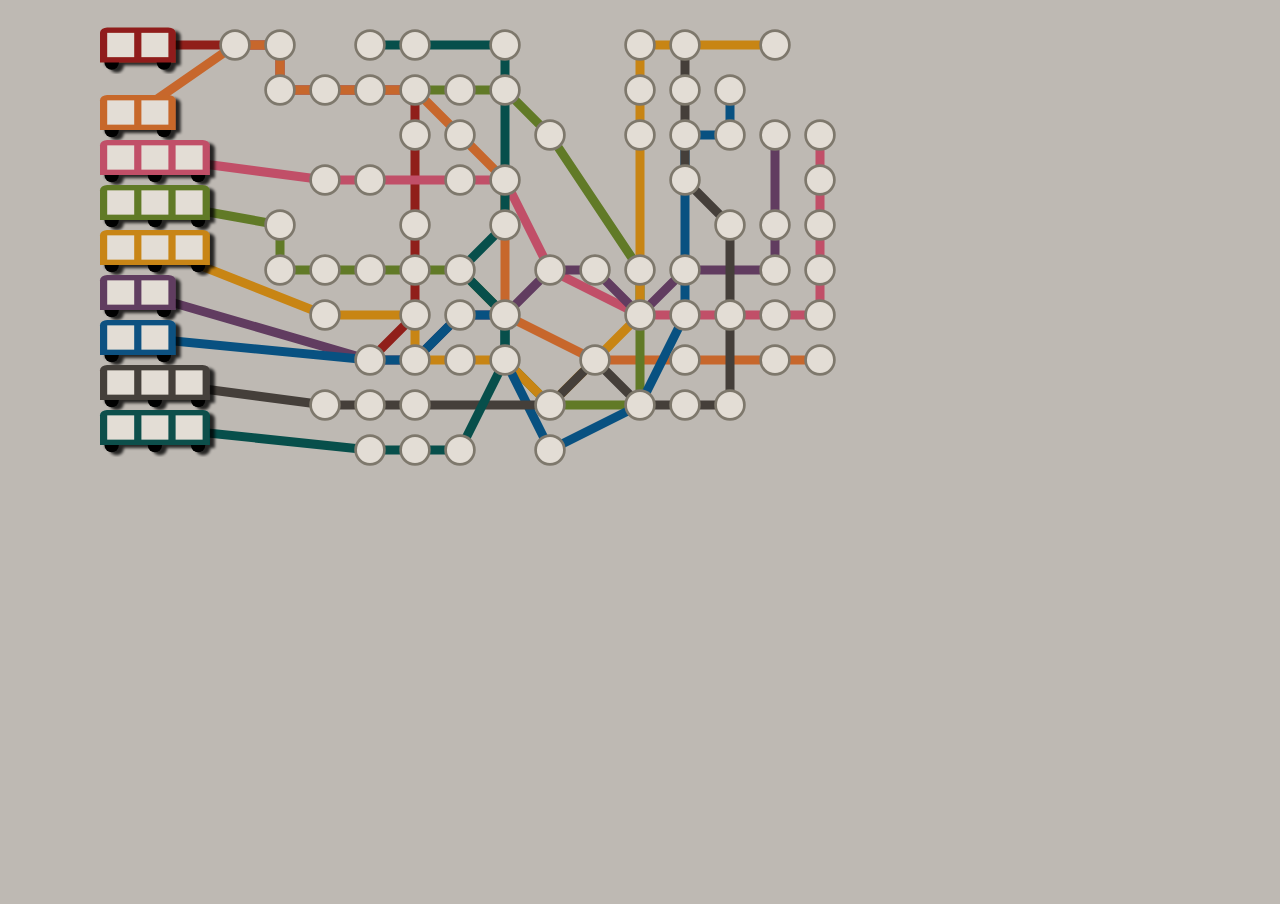
==== index.html @ 5aaa8984 "move to root for gh pages" ====
<!doctype html>
<html lang="en">
<head>
	<meta charset="utf-8">
	<meta name="viewport" content="width=device-width, initial-scale=1.0">
	<title>Subway City</title>
	<link rel="stylesheet" href="index.css">
</head>
<body>
    <svg id="game" version="1.1" baseProfile="full" width="100%" height="100%" viewBox="0 0 1000 1000" xmlns="http://www.w3.org/2000/svg">
		<filter id="dropshadow">
			<feGaussianBlur in="SourceAlpha" stdDeviation="2"/> <!-- stdDeviation is how much to blur -->
			<feOffset dx="5" dy="3" result="offsetblur"/> <!-- how much to offset -->
			<feComponentTransfer>
			    <feFuncA type="linear" slope="0.8"/> <!-- slope is the opacity of the shadow -->
			</feComponentTransfer>
			<feMerge> 
				<feMergeNode/> <!-- this contains the offset blurred image -->
				<feMergeNode in="SourceGraphic"/> <!-- this contains the element that the filter is applied to -->
			</feMerge>
		</filter>
    </svg>	
    <!-- <script src="https://unpkg.com/@reactivex/rxjs@5.0.0-beta.12/dist/global/Rx.js"></script> -->
	<script src="index.js" async></script>
</body>
</html>
---- index.css ----
html, 
body {
	margin: 0;
	padding: 0;
	height: 100%;
	background: #beb9b3;
}

.station {
	stroke: #7e786c;
	stroke-width: 3;
	fill: #e3ddd5;
}

.track {
    fill: none;
    stroke-width: 10;
}

.cars {
	filter: url(#dropshadow);
}

.car {
	fill: #e3ddd5;
	stroke-width: 1;
}
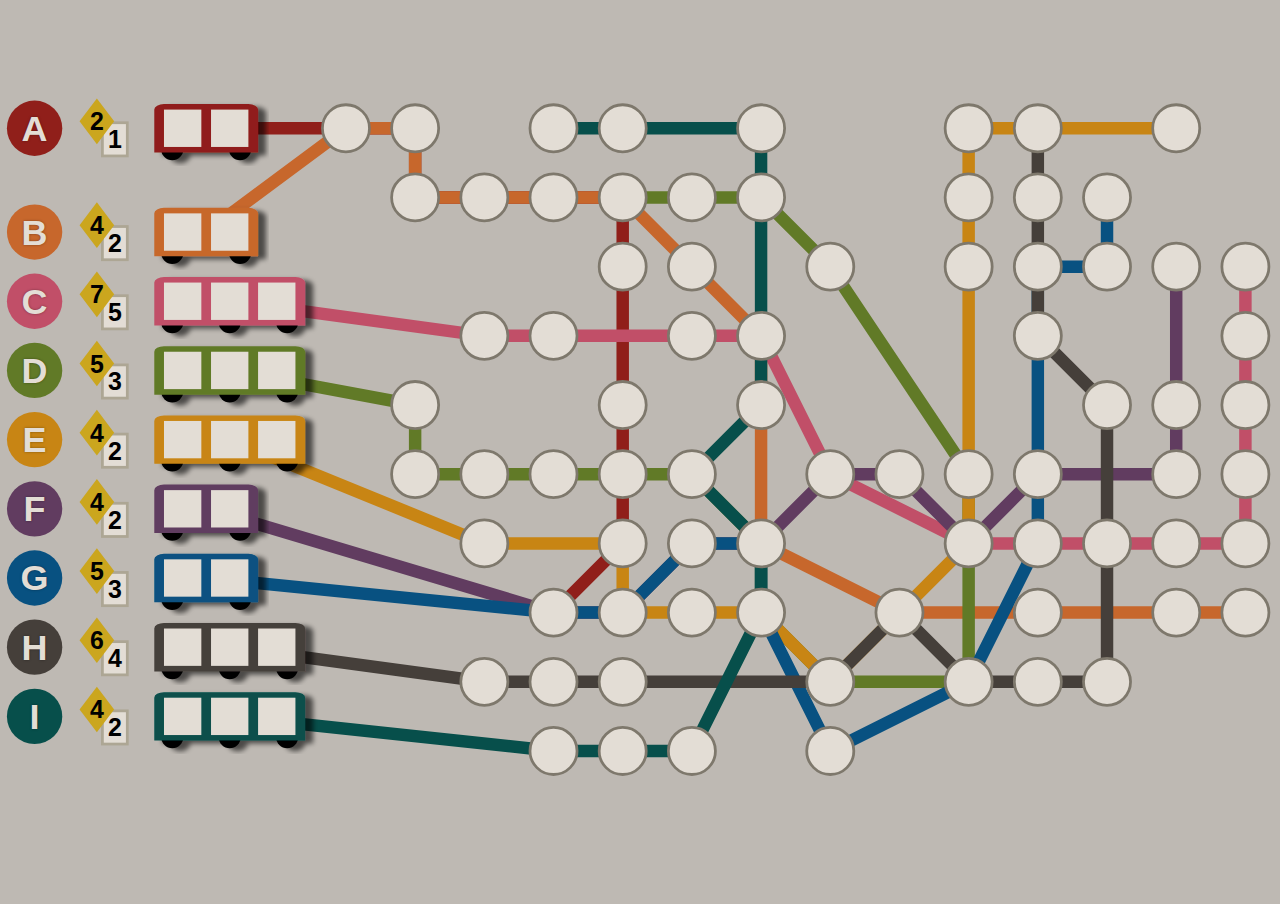
==== commit 70f0e20e: "points" ====
--- a/index.html
+++ b/index.html
@@ -7,12 +7,12 @@
 	<link rel="stylesheet" href="index.css">
 </head>
 <body>
-    <svg id="game" version="1.1" baseProfile="full" width="100%" height="100%" viewBox="0 0 1000 1000" xmlns="http://www.w3.org/2000/svg">
+    <svg id="game" version="1.1" baseProfile="full" width="100%" height="100%" viewBox="0 0 925 525" xmlns="http://www.w3.org/2000/svg">
 		<filter id="dropshadow">
 			<feGaussianBlur in="SourceAlpha" stdDeviation="2"/> <!-- stdDeviation is how much to blur -->
-			<feOffset dx="5" dy="3" result="offsetblur"/> <!-- how much to offset -->
+			<feOffset dx="6" dy="2" result="offsetblur"/> <!-- how much to offset -->
 			<feComponentTransfer>
-			    <feFuncA type="linear" slope="0.8"/> <!-- slope is the opacity of the shadow -->
+			    <feFuncA type="linear" slope="0.6"/> <!-- slope is the opacity of the shadow -->
 			</feComponentTransfer>
 			<feMerge> 
 				<feMergeNode/> <!-- this contains the offset blurred image -->
--- a/index.css
+++ b/index.css
@@ -8,13 +8,14 @@
 
 .station {
 	stroke: #7e786c;
-	stroke-width: 3;
+	stroke-width: 2;
 	fill: #e3ddd5;
 }
 
 .track {
     fill: none;
-    stroke-width: 10;
+    stroke-width: 9;
+    stroke-linecap: round;
 }
 
 .cars {
@@ -24,4 +25,40 @@
 .car {
 	fill: #e3ddd5;
 	stroke-width: 1;
-}+}
+
+.label-text,
+.points-first-text,
+.points-others-text {
+	text-anchor: middle;
+	alignment-baseline: central;
+	dominant-baseline: central;
+}
+
+.label-text {
+	fill: #e3ddd5;
+	font: bold 26px "Arial Black",Arial,sans-serif;
+	text-anchor: middle;
+    text-shadow: 0 0 2.5px rgba(0,0,0,0.4);
+}
+
+
+.points-first-text {
+	fill: #000;
+	font: bold 18px "Arial Black",Arial,sans-serif;
+}
+
+.points-others-text {
+	fill: #000;
+	font: bold 18px "Arial Black",Arial,sans-serif;
+}
+
+.points-first-shape {
+	fill: #cba61e;
+}
+
+.points-others-shape {
+	fill: #e3ddd5;
+	stroke: #ada694;
+    stroke-width: 2;
+}
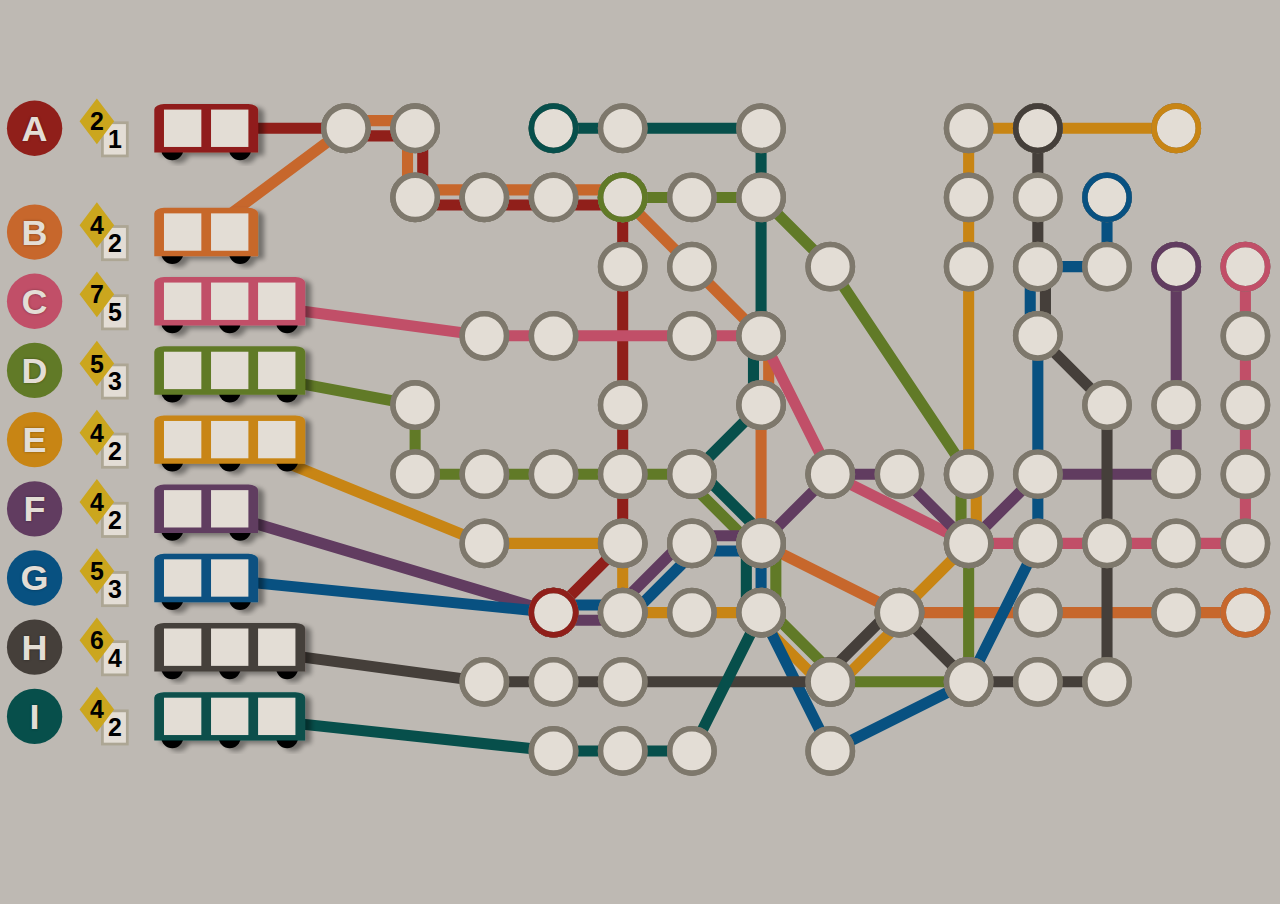
==== commit e58feb4b: "track highlighting" ====
--- a/index.html
+++ b/index.html
@@ -8,17 +8,29 @@
 </head>
 <body>
     <svg id="game" version="1.1" baseProfile="full" width="100%" height="100%" viewBox="0 0 925 525" xmlns="http://www.w3.org/2000/svg">
-		<filter id="dropshadow">
-			<feGaussianBlur in="SourceAlpha" stdDeviation="2"/> <!-- stdDeviation is how much to blur -->
-			<feOffset dx="6" dy="2" result="offsetblur"/> <!-- how much to offset -->
-			<feComponentTransfer>
-			    <feFuncA type="linear" slope="0.6"/> <!-- slope is the opacity of the shadow -->
-			</feComponentTransfer>
-			<feMerge> 
-				<feMergeNode/> <!-- this contains the offset blurred image -->
-				<feMergeNode in="SourceGraphic"/> <!-- this contains the element that the filter is applied to -->
-			</feMerge>
-		</filter>
+		<defs>
+			<filter id="label-group-hover" x="-100%" y="-100%" width="300%" height="300%">
+			    <feBlend in="SourceGraphic" mode="hard-light" />
+			</filter>
+
+			<filter id="label-circle-hover" x="-100%" y="-100%" width="300%" height="300%">
+				<feGaussianBlur result="blurOut" in="offOut" stdDeviation="3" />
+			    <feBlend in="SourceGraphic" in2="blurOut" mode="hard-light" />
+			</filter>
+
+			<filter id="subway-drop-shadow">
+				<feGaussianBlur in="SourceAlpha" stdDeviation="2"/>
+				<feOffset dx="4" dy="2" result="offsetblur"/>
+				<feComponentTransfer>
+					<feFuncA type="linear" slope="0.4"/>
+				</feComponentTransfer>
+				<feMerge> 
+					<feMergeNode/>
+					<feMergeNode in="SourceGraphic"/>
+				</feMerge>
+			</filter>
+		</defs>
+
     </svg>	
     <!-- <script src="https://unpkg.com/@reactivex/rxjs@5.0.0-beta.12/dist/global/Rx.js"></script> -->
 	<script src="index.js" async></script>
--- a/index.css
+++ b/index.css
@@ -6,23 +6,76 @@
 	background: #beb9b3;
 }
 
-.station {
+.station-end-circle,
+.station-circle {
+	stroke-width: 4;
+}
+
+.track-polyline {
+    stroke-dashoffset: 0;
+}
+
+.subway-group:hover * {
+	transition: all 0.1s ease-in;
+}
+
+.subway-group:hover .track-polyline, 
+.subway-group:hover .track-background-polyline {
+	stroke-width: 12;
+}
+
+.subway-group:hover .track-polyline {
+	stroke-dasharray: 5 15;
+	animation: dash 2s linear infinite;
+}
+
+.label-group {
+	transition: filter 1s ease-out;
+}
+
+.subway-group:hover .label-group {
+	filter: url(#label-group-hover);
+}
+
+.subway-group:hover .label-circle {
+	filter: url(#label-circle-hover);
+}
+
+@keyframes dash {
+	from {
+    	stroke-dashoffset: 20;
+	}
+	to {
+		stroke-dashoffset: 0;
+	}
+}
+
+.station-circle {
 	stroke: #7e786c;
-	stroke-width: 2;
 	fill: #e3ddd5;
 }
 
-.track {
+.station-end-circle {
+	fill: none;
+}
+
+.track-polyline,
+.track-background-polyline {
     fill: none;
-    stroke-width: 9;
     stroke-linecap: round;
 }
 
-.cars {
-	filter: url(#dropshadow);
+
+.track-background-polyline {
+    stroke-opacity: 0%;
+    stroke: #beb9b3;
 }
 
-.car {
+.cars-group {
+	filter: url(#subway-drop-shadow);
+}
+
+.car-rect {
 	fill: #e3ddd5;
 	stroke-width: 1;
 }
@@ -53,11 +106,11 @@
 	font: bold 18px "Arial Black",Arial,sans-serif;
 }
 
-.points-first-shape {
+.points-first-path {
 	fill: #cba61e;
 }
 
-.points-others-shape {
+.points-others-rect {
 	fill: #e3ddd5;
 	stroke: #ada694;
     stroke-width: 2;
